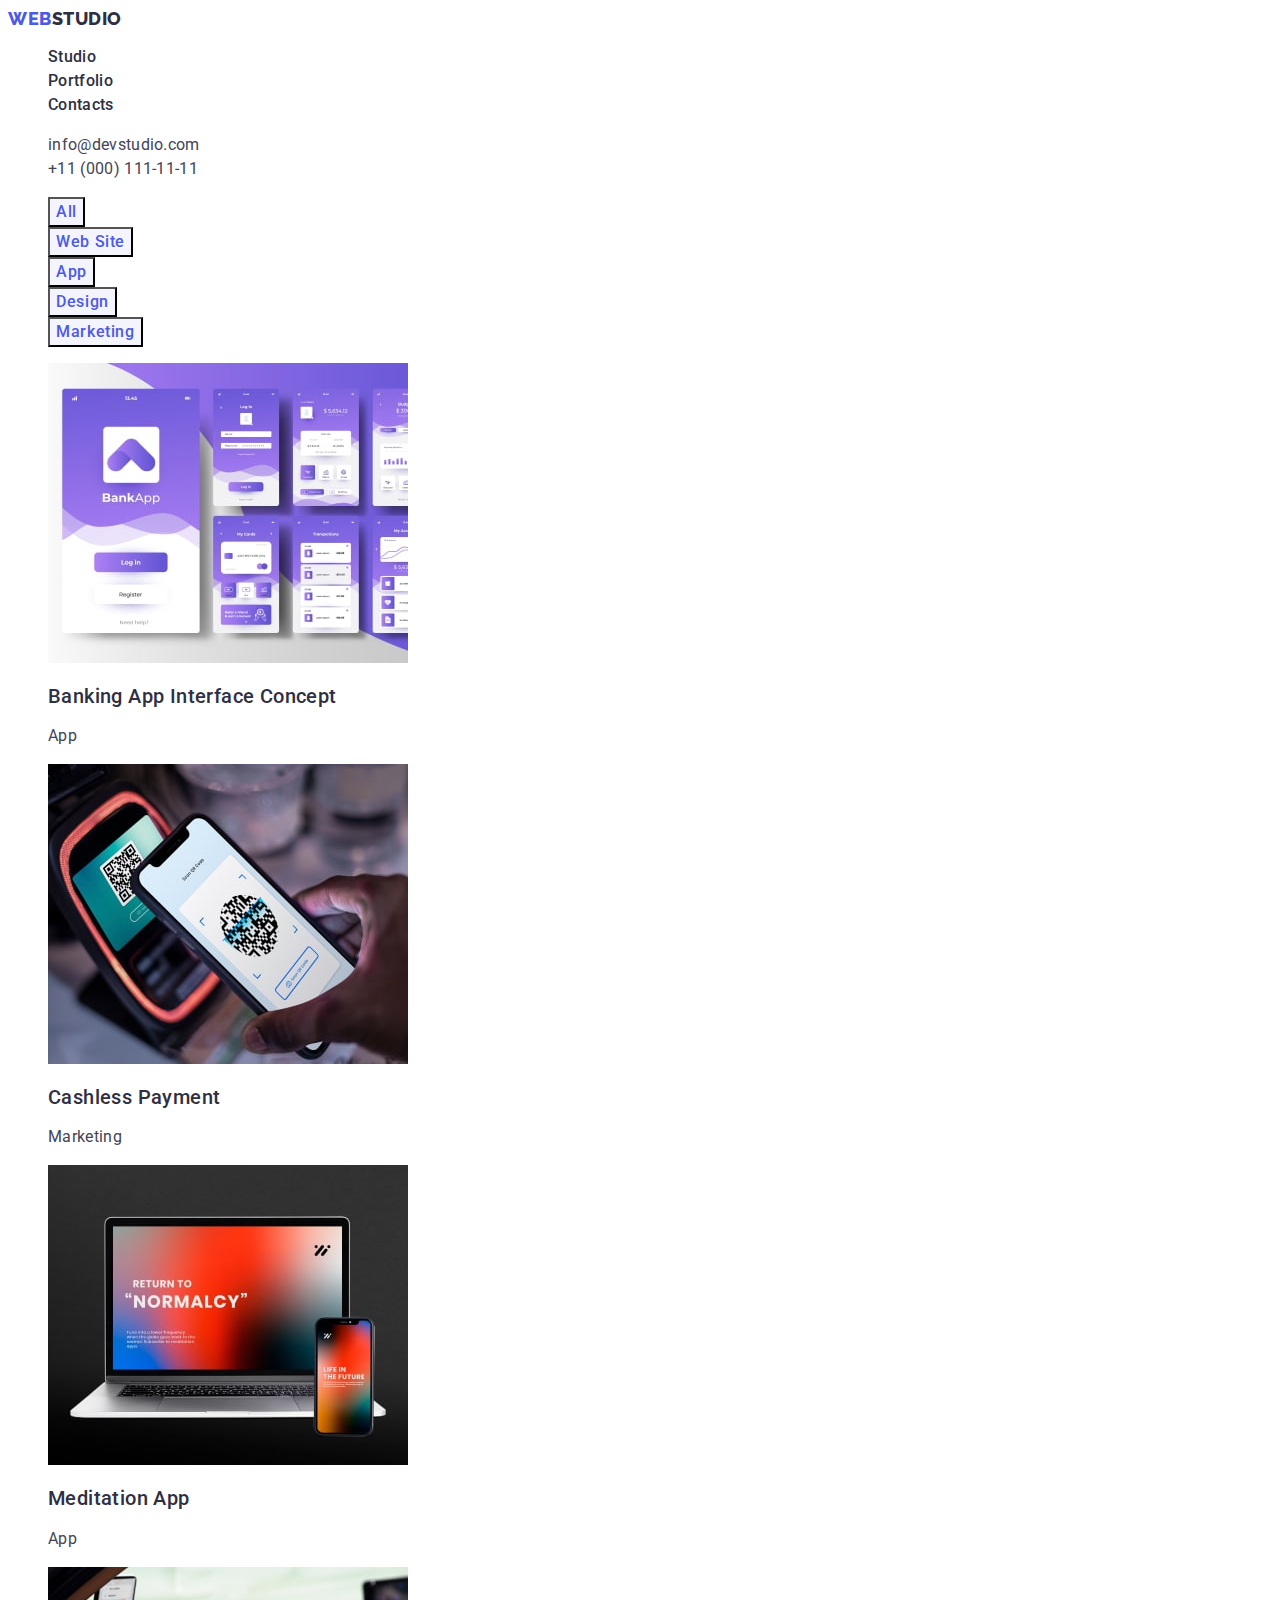
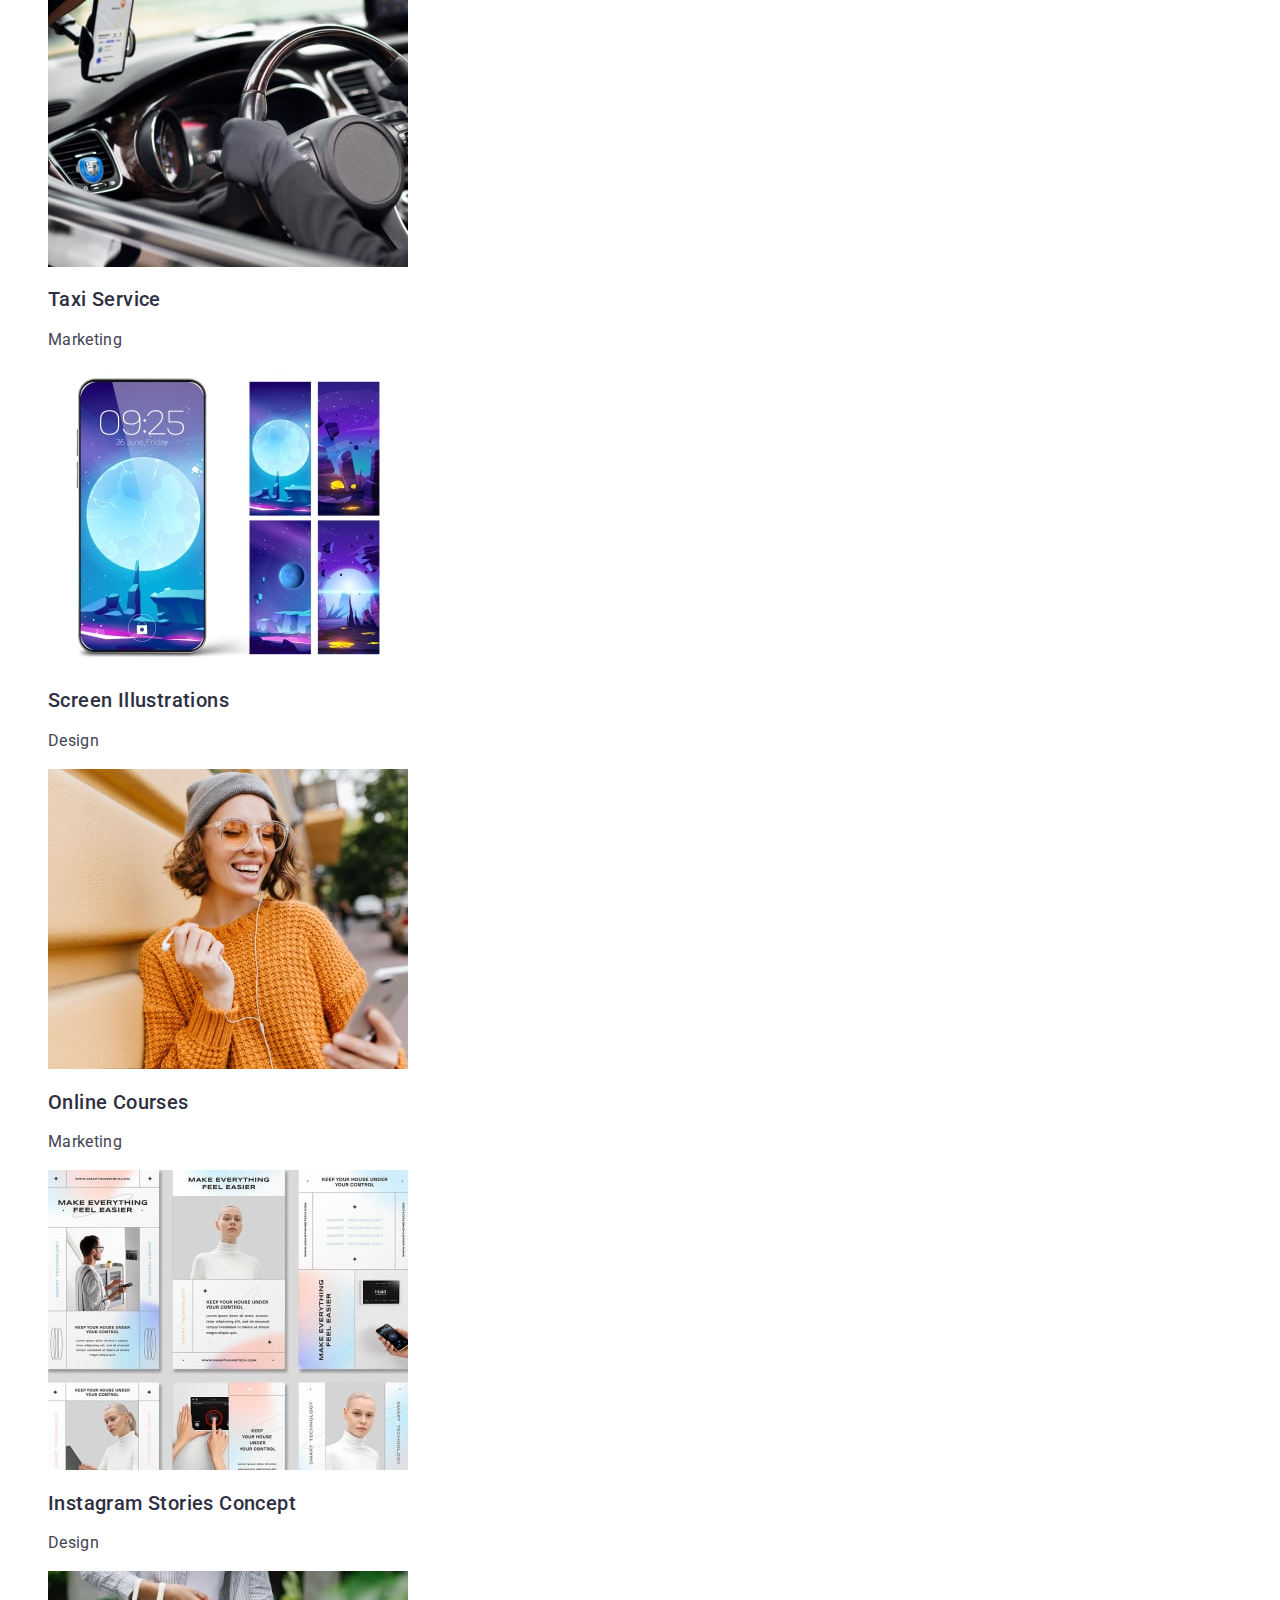
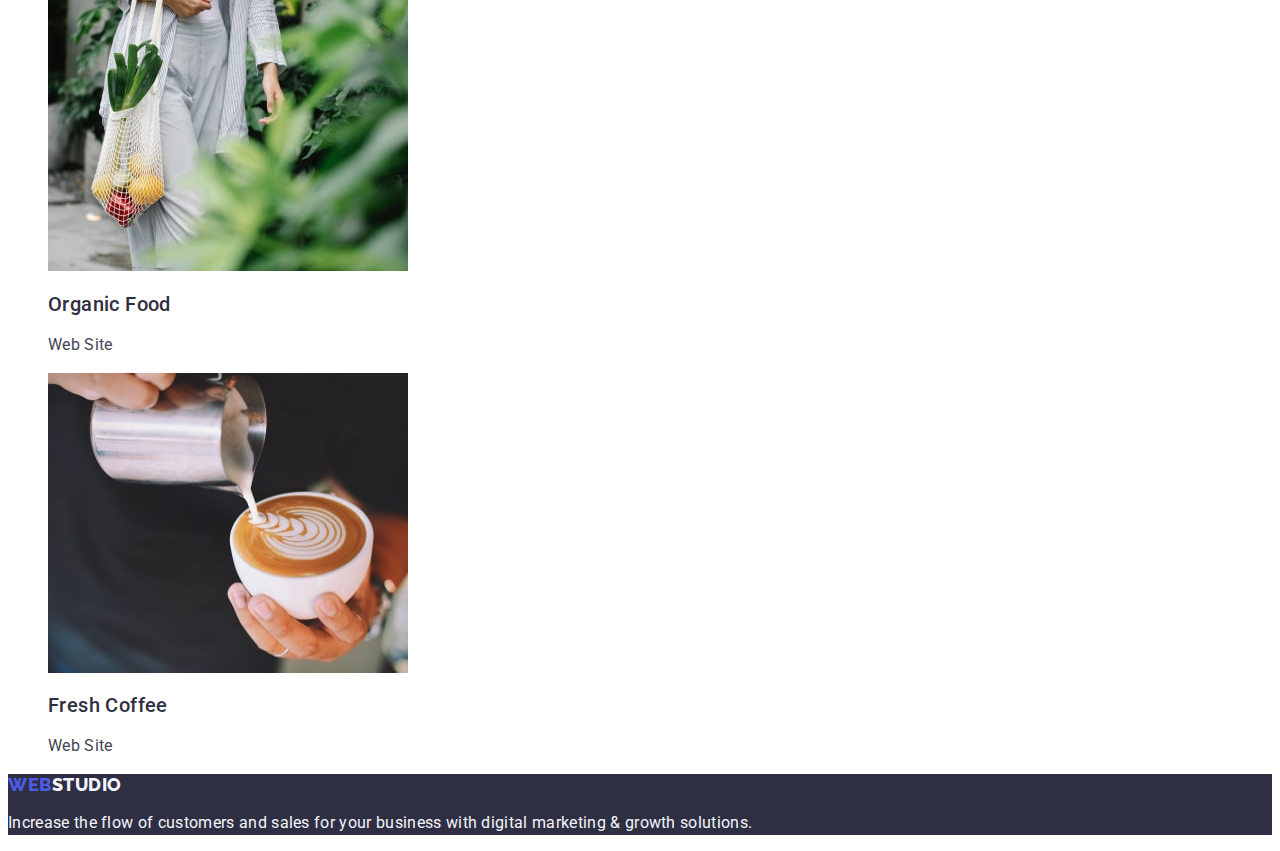
==== portfolio.html @ 52950dac "Initial commit" ====
<!DOCTYPE html>
<html lang="en">

<head>
    <meta charset="UTF-8">
    <meta http-equiv="X-UA-Compatible" content="IE=edge">
    <meta name="viewport" content="width=device-width, initial-scale=1.0">
    <title>Document</title>
    <link rel="preconnect" href="https://fonts.googleapis.com">
    <link rel="preconnect" href="https://fonts.googleapis.com">
    <link rel="preconnect" href="https://fonts.gstatic.com" crossorigin>
    <link
        href="https://fonts.googleapis.com/css2?family=Raleway:ital,wght@0,800;1,800&family=Roboto:ital,wght@0,400;0,500;0,700;0,900;1,400;1,500;1,700;1,900&display=swap"
        rel="stylesheet">
    <link rel="stylesheet" href="./css/styles.css" />
</head>

<body>
    <header>
        <nav>
            <a href="./index.html" class="logo link">Web<span class="part-logo">Studio</span></a>
            <ul class="page-nav list">
                <li>
                    <a class="link" href="./index.html">Studio</a>
                </li>
                <li>
                    <a class="link" href="./portfolio.html">Portfolio</a>
                </li>
                <li>
                    <a class="link" href="">Contacts</a>
                </li>
            </ul>
        </nav>
        <address class="address">
            <ul class="address-link list">
                <li>
                    <a class="link" href="mailto:info@devstudio.com">info@devstudio.com</a>
                </li>
                <li>
                    <a class="link" href="tel:+110001111111">+11 (000) 111-11-11</a>
                </li>
            </ul>
        </address>

    </header>
    <main>
        <section>
            <h1 hidden>Filter</h1>
            <ul class="list">
                <li><button class="filter-button" type="button">All</button></li>
                <li><button class="filter-button" type="button">Web Site</button></li>
                <li><button class="filter-button" type="button">App</button></li>
                <li><button class="filter-button" type="button">Design</button></li>
                <li><button class="filter-button" type="button">Marketing</button></li>
            </ul>
            <ul class="list">
                <li>
                    <a href="" class="link">
                        <img src="./images/p_1.jpg" alt="banking app" width="360" height="300">
                        <h2 class="exempl">Banking App Interface Concept</h2>
                        <p class="text">App</p>
                    </a>
                </li>
                <li>
                    <a href=""  class="link">
                        <img src="./images/p_2.jpg" alt="Qr-code" width="360" height="300">
                        <h2 class="exempl">Cashless Payment</h2>
                        <p class="text">Marketing</p>
                    </a>
                </li>
                <li>
                    <a href="" class="link">
                        <img src="./images/p_3.jpg" alt="Meditation App" width="360" height="300">
                        <h2 class="exempl">Meditation App</h2>
                        <p class="text">App</p>
                    </a>
                </li>
                <li>
                    <a href="" class="link">
                        <img src="./images/p_4.jpg" alt="Taxi Service" width="360" height="300">
                        <h2 class="exempl">Taxi Service</h2>
                        <p class="text">Marketing</p>
                    </a>
                </li>
                <li>
                    <a href="" class="link">
                        <img src="./images/p_5.jpg" alt="themes for phone " width="360" height="300">
                        <h2 class="exempl">Screen Illustrations</h2>
                        <p class="text">Design</p>
                    </a>
                </li>
                <li>
                    <a href="" class="link">
                        <img src="./images/p_6.jpg" alt="woman" width="360" height="300">
                        <h2 class="exempl">Online Courses</h2>
                        <p class="text">Marketing</p>
                    </a>
                </li>
                <li>
                    <a href="" class="link">
                        <img src="./images/p_7.jpg" alt="insta stories" width="360" height="300">
                        <h2 class="exempl">Instagram Stories Concept</h2>
                        <p class="text">Design</p>
                    </a>
                </li>
                <li>
                    <a href="" class="link">
                        <img src="./images/p_8.jpg" alt="fruits in packages" width="360" height="300">
                        <h2 class="exempl">Organic Food</h2>
                        <p class="text">Web Site</p>
                    </a>
                </li>
                <li>
                    <a href="" class="link">
                        <img src="./images/p_9.jpg" alt="coffee" width="360" height="300">
                        <h2 class="exempl">Fresh Coffee</h2>
                        <p class="text">Web Site</p>
                    </a>
                </li>
            </ul>
        </section>
    </main>
    <footer class="footer">
        <a href="./index.html" class="logo-two link">Web<span class="part-logo-two">Studio</span></a>
        <p class="footer-text text">Increase the flow of customers and sales for your business with digital marketing &
            growth solutions.</p>
    </footer>
</body>

</html>
---- css/styles.css ----
:root{
    --site-color:#434455;
    --site-color-two:#2E2F42;
    --button-color-logo:#4D5AE5;
    --focus-button: #404BBF;
    --light-background:#F4F4FD;
    --white: #FFFFFF;
}
body {
    color: var(--site-color);
    font-family: "Roboto", sans-serif;
    font-size: 16px;
    background-color: var(--white);
}
.list{
    list-style-type: none;
}
.link {
    text-decoration: none;
}
.page-nav .link {
    color: var(--site-color-two);
    font-style: normal;
    font-size: 16px;
    font-weight: 500;
    line-height: 1.5;
    letter-spacing: 0.02em;
}
.page-nav .link:hover,
.page-nav .link:focus {
    color: var(--focus-button);
}
.address{
    font-style: normal;
}
.address-link .link { 
    font-family: "Roboto", sans-serif;
    color: var(--site-color);
    line-height: 1.5;
    letter-spacing: 0.02em;
}
.address-link .link:hover,
.address-link .link:focus{
    color: var(--focus-button);
}
.order-button{
    font-family: "Roboto", sans-serif;
    background:var( --button-color-logo);
    color: var(--white);
    font-weight: 500;
    font-size: 16px;
    line-height: 1.5;
    text-align: center;
    letter-spacing: 0.04em;
    cursor: pointer;
}
.order-button:hover,
.order-button:focus{
    background:var(--focus-button);
}
h1{
    font-weight: bold;
    font-size: 56px;
    line-height: 1.07;
    text-align: center;
    letter-spacing: 0.02em;
}
h2{
    font-weight: bold;
    font-size: 36px;
    text-align: center;
    line-height: 1.11;
    text-transform: capitalize;
    letter-spacing: 0.02em;
    color: var( --site-color-two);
}
h3{
    font-weight: 500;
    font-size: 20px;
    line-height: 1.2;
    letter-spacing: 0.02em;
    color: var(--site-color-two);
}

.text{
   color: var(--site-color); 
   line-height: 1.5;
   letter-spacing: 0.02em;   
}
footer {
background-color:var(--site-color-two);
}
.footer-text{
    color: var(--light-background); 
}
.logo{
    font-family: 'Raleway',sans-serif;
    font-weight: 800;
    font-size: 18px;
    line-height: 1.17;
    color:var( --button-color-logo); 
    letter-spacing: 0.03em;
text-transform: uppercase;
}
.logo-two{
    font-family: 'Raleway', sans-serif;
    font-weight: 800;
    font-size: 18px;
    line-height: 1.17;
    color:var( --button-color-logo);
    letter-spacing: 0.03em;
text-transform: uppercase;
}
.part-logo-two{
    color: var(--light-background);
}
.part-logo {
    color: var( --site-color-two);
}
.sec-one{
    background-color: var(--site-color-two);
    color:var(--white);
}
.sec-four {
    background: var(--light-background);
}
.photo-team {
    background-color: var(--white);
    text-align: center;
}
.filter-button {
    background: var(--light-background);
    font-weight: 500;
    font-size: 16px;
    line-height: 1.5;
    letter-spacing: 0.04em;
    color: var(--button-color-logo);
    cursor: pointer;
    font-family: "Roboto", sans-serif;
}
.filter-button:hover,
.filter-button:focus{
    background: var(--focus-button);
    color: var(--white);
}
.exempl {
    font-weight: 500;
    font-size: 20px;
    line-height: 1.2;
    letter-spacing: 0.02em;
    color: var( --site-color-two);
    text-align: left;
}
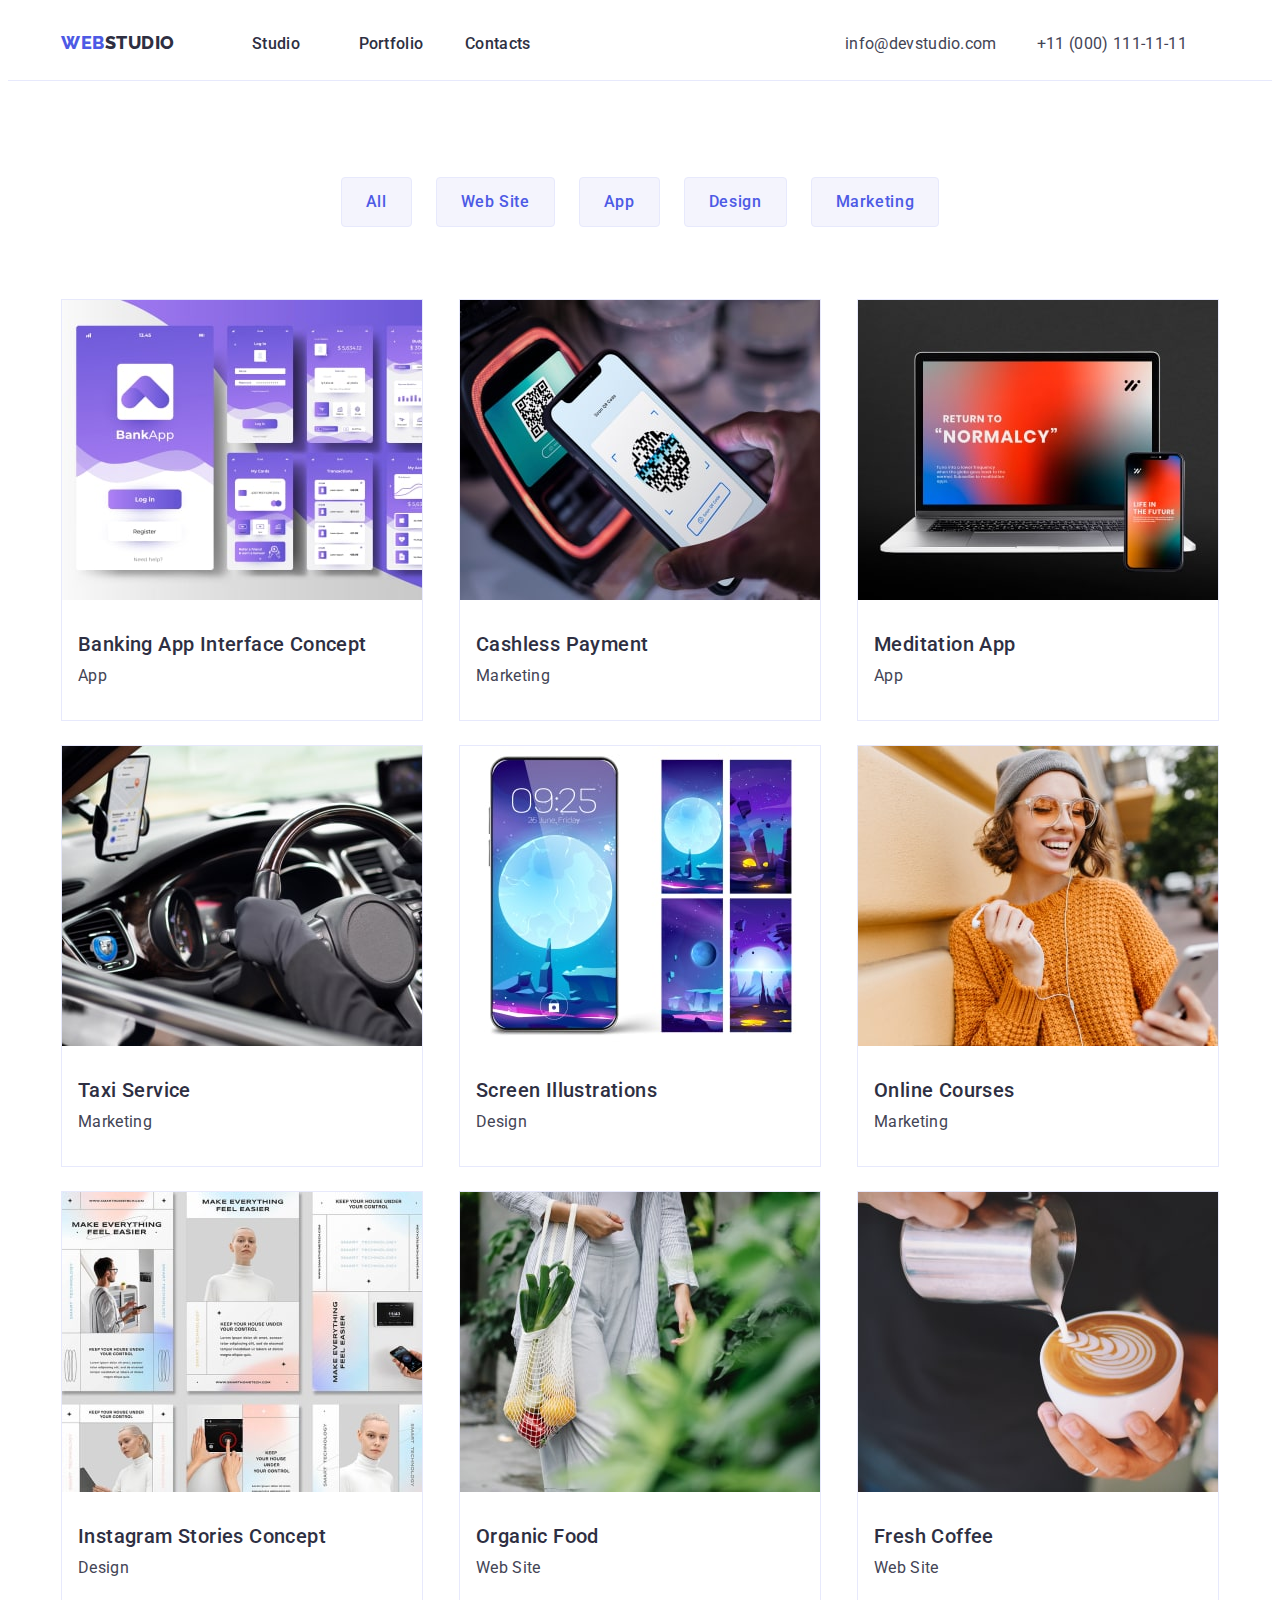
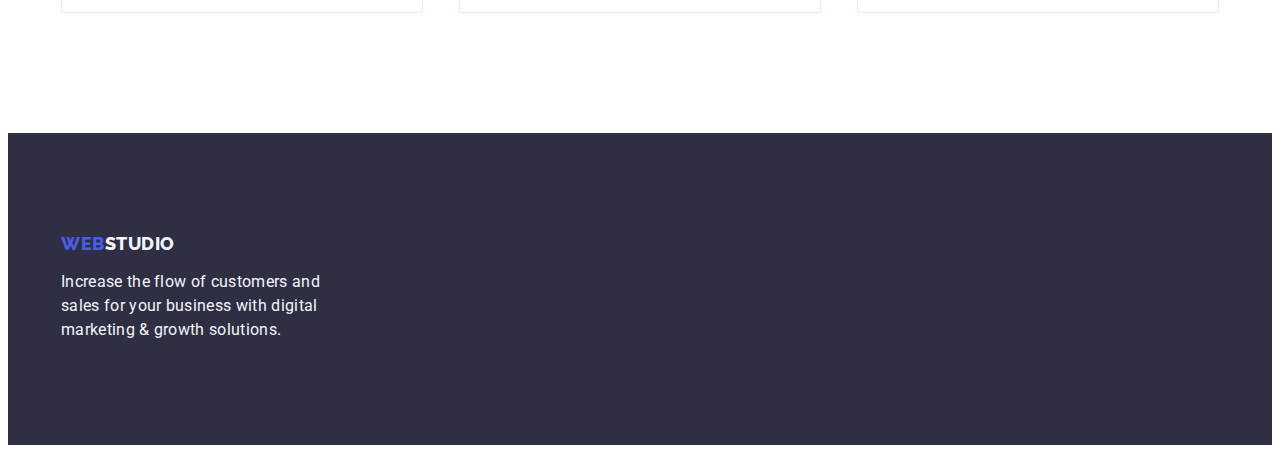
==== commit 189c9c7a: "1 commit" ====
--- a/portfolio.html
+++ b/portfolio.html
@@ -6,6 +6,9 @@
     <meta http-equiv="X-UA-Compatible" content="IE=edge">
     <meta name="viewport" content="width=device-width, initial-scale=1.0">
     <title>Document</title>
+    <link rel="stylesheet" href="https://cdnjs.cloudflare.com/ajax/libs/modern-normalize/2.0.0/modern-normalize.min.css"
+        integrity="sha512-4xo8blKMVCiXpTaLzQSLSw3KFOVPWhm/TRtuPVc4WG6kUgjH6J03IBuG7JZPkcWMxJ5huwaBpOpnwYElP/m6wg=="
+        crossorigin="anonymous" referrerpolicy="no-referrer" />
     <link rel="preconnect" href="https://fonts.googleapis.com">
     <link rel="preconnect" href="https://fonts.googleapis.com">
     <link rel="preconnect" href="https://fonts.gstatic.com" crossorigin>
@@ -17,113 +20,142 @@
 
 <body>
     <header>
-        <nav>
-            <a href="./index.html" class="logo link">Web<span class="part-logo">Studio</span></a>
-            <ul class="page-nav list">
-                <li>
-                    <a class="link" href="./index.html">Studio</a>
-                </li>
-                <li>
-                    <a class="link" href="./portfolio.html">Portfolio</a>
-                </li>
-                <li>
-                    <a class="link" href="">Contacts</a>
-                </li>
-            </ul>
-        </nav>
-        <address class="address">
-            <ul class="address-link list">
-                <li>
-                    <a class="link" href="mailto:info@devstudio.com">info@devstudio.com</a>
-                </li>
-                <li>
-                    <a class="link" href="tel:+110001111111">+11 (000) 111-11-11</a>
-                </li>
-            </ul>
-        </address>
-
+        <div class="container header-container">
+            <nav>
+                <a href="./index.html" class="logo link">Web<span class="part-logo">Studio</span></a>
+                <ul class="page-nav list">
+                    <li class="title-nav">
+                        <a class="link" href="./index.html">Studio</a>
+                    </li>
+                    <li class="title-nav">
+                        <a class="link" href="./portfolio.html">Portfolio</a>
+                    </li>
+                    <li class="title-nav">
+                        <a class="link" href="">Contacts</a>
+                    </li>
+                </ul>
+            </nav>
+            <address class="address">
+                <ul class="address-link list">
+                    <li>
+                        <a class="link" href="mailto:info@devstudio.com">info@devstudio.com</a>
+                    </li>
+                    <li>
+                        <a class="link" href="tel:+110001111111">+11 (000) 111-11-11</a>
+                    </li>
+                </ul>
+            </address>
+        </div>
     </header>
     <main>
-        <section>
-            <h1 hidden>Filter</h1>
-            <ul class="list">
-                <li><button class="filter-button" type="button">All</button></li>
-                <li><button class="filter-button" type="button">Web Site</button></li>
-                <li><button class="filter-button" type="button">App</button></li>
-                <li><button class="filter-button" type="button">Design</button></li>
-                <li><button class="filter-button" type="button">Marketing</button></li>
-            </ul>
-            <ul class="list">
-                <li>
-                    <a href="" class="link">
-                        <img src="./images/p_1.jpg" alt="banking app" width="360" height="300">
-                        <h2 class="exempl">Banking App Interface Concept</h2>
-                        <p class="text">App</p>
-                    </a>
-                </li>
-                <li>
-                    <a href=""  class="link">
-                        <img src="./images/p_2.jpg" alt="Qr-code" width="360" height="300">
-                        <h2 class="exempl">Cashless Payment</h2>
-                        <p class="text">Marketing</p>
-                    </a>
-                </li>
-                <li>
-                    <a href="" class="link">
-                        <img src="./images/p_3.jpg" alt="Meditation App" width="360" height="300">
-                        <h2 class="exempl">Meditation App</h2>
-                        <p class="text">App</p>
-                    </a>
-                </li>
-                <li>
-                    <a href="" class="link">
-                        <img src="./images/p_4.jpg" alt="Taxi Service" width="360" height="300">
-                        <h2 class="exempl">Taxi Service</h2>
-                        <p class="text">Marketing</p>
-                    </a>
-                </li>
-                <li>
-                    <a href="" class="link">
-                        <img src="./images/p_5.jpg" alt="themes for phone " width="360" height="300">
-                        <h2 class="exempl">Screen Illustrations</h2>
-                        <p class="text">Design</p>
-                    </a>
-                </li>
-                <li>
-                    <a href="" class="link">
-                        <img src="./images/p_6.jpg" alt="woman" width="360" height="300">
-                        <h2 class="exempl">Online Courses</h2>
-                        <p class="text">Marketing</p>
-                    </a>
-                </li>
-                <li>
-                    <a href="" class="link">
-                        <img src="./images/p_7.jpg" alt="insta stories" width="360" height="300">
-                        <h2 class="exempl">Instagram Stories Concept</h2>
-                        <p class="text">Design</p>
-                    </a>
-                </li>
-                <li>
-                    <a href="" class="link">
-                        <img src="./images/p_8.jpg" alt="fruits in packages" width="360" height="300">
-                        <h2 class="exempl">Organic Food</h2>
-                        <p class="text">Web Site</p>
-                    </a>
-                </li>
-                <li>
-                    <a href="" class="link">
-                        <img src="./images/p_9.jpg" alt="coffee" width="360" height="300">
-                        <h2 class="exempl">Fresh Coffee</h2>
-                        <p class="text">Web Site</p>
-                    </a>
-                </li>
-            </ul>
+        <section class="portfolio-content">
+            <div class="container container-filter">
+                <h1 hidden class="visually-hidden">Filter</h1>
+                <ul class="list button-list">
+                    <li><button class="filter-button" type="button">All</button></li>
+                    <li><button class="filter-button" type="button">Web Site</button></li>
+                    <li><button class="filter-button" type="button">App</button></li>
+                    <li><button class="filter-button" type="button">Design</button></li>
+                    <li><button class="filter-button" type="button">Marketing</button></li>
+                </ul>
+            </div>
+            <div class="container  container-portfolio">
+                <ul class="list content-list">
+
+                    <li class="part-content">
+                        <a href="" class="link one-exempl">
+                            <img src="./images/p_1.jpg" alt="banking app" width="360" height="300">
+                            <div class="text-exemple">
+                                <h2 class="exempl">Banking App Interface Concept</h2>
+                                <p class="text">App</p>
+                            </div>
+                        </a>
+                    </li>
+                    <li class="part-content">
+                        <a href="" class="link one-exempl">
+                            <img src="./images/p_2.jpg" alt="Qr-code" width="360" height="300">
+                            <div class="text-exemple">
+                                <h2 class="exempl">Cashless Payment</h2>
+                                <p class="text">Marketing</p>
+                            </div>
+                        </a>
+                    </li>
+                    <li>
+                        <a href="" class="link one-exempl">
+                            <img src="./images/p_3.jpg" alt="Meditation App" width="360" height="300">
+                            <div class="text-exemple">
+                                <h2 class="exempl">Meditation App</h2>
+                                <p class="text">App</p>
+                            </div>
+                        </a>
+                    </li>
+
+                    <li class="part-content">
+                        <a href="" class="link one-exempl">
+                            <img src="./images/p_4.jpg" alt="Taxi Service" width="360" height="300">
+                            <div class="text-exemple">
+                                <h2 class="exempl">Taxi Service</h2>
+                                <p class="text">Marketing</p>
+                            </div>
+                        </a>
+                    </li>
+                    <li>
+                        <a href="" class="link one-exempl">
+                            <img src="./images/p_5.jpg" alt="themes for phone " width="360" height="300">
+                            <div class="text-exemple">
+                                <h2 class="exempl">Screen Illustrations</h2>
+                                <p class="text">Design</p>
+                            </div>
+                        </a>
+                    </li>
+                    <li>
+                        <a href="" class="link one-exempl">
+                            <img src="./images/p_6.jpg" alt="woman" width="360" height="300">
+                            <div class="text-exemple">
+                                <h2 class="exempl">Online Courses</h2>
+                                <p class="text">Marketing</p>
+                            </div>
+                        </a>
+                    </li>
+
+                    <li>
+                        <a href="" class="link one-exempl">
+                            <img src="./images/p_7.jpg" alt="insta stories" width="360" height="300">
+                            <div class="text-exemple">
+                                <h2 class="exempl">Instagram Stories Concept</h2>
+                                <p class="text">Design</p>
+                            </div>
+                        </a>
+                    </li>
+                    <li>
+                        <a href="" class="link one-exempl">
+                            <img src="./images/p_8.jpg" alt="fruits in packages" width="360" height="300">
+                            <div class="text-exemple">
+                                <h2 class="exempl">Organic Food</h2>
+                                <p class="text">Web Site</p>
+                            </div>
+                        </a>
+                    </li>
+                    <li>
+                        <a href="" class="link one-exempl">
+                            <img src="./images/p_9.jpg" alt="coffee" width="360" height="300">
+                            <div class="text-exemple">
+                                <h2 class="exempl">Fresh Coffee</h2>
+                                <p class="text">Web Site</p>
+                            </div>
+                        </a>
+                    </li>
+
+                </ul>
+            </div>
         </section>
     </main>
     <footer class="footer">
-        <a href="./index.html" class="logo-two link">Web<span class="part-logo-two">Studio</span></a>
-        <p class="footer-text text">Increase the flow of customers and sales for your business with digital marketing &
-            growth solutions.</p>
+        <div class="container container-foot">
+            <a href="./index.html" class="logo-two link">Web<span class="part-logo-two">Studio</span></a>
+            <p class="footer-text text">Increase the flow of customers and sales for your business with digital
+                marketing & growth solutions.</p>
+        </div>
     </footer>
 </body>
 
--- a/css/styles.css
+++ b/css/styles.css
@@ -1,24 +1,128 @@
-:root{
-    --site-color:#434455;
-    --site-color-two:#2E2F42;
-    --button-color-logo:#4D5AE5;
+:root {
+    --site-color: #434455;
+    --site-color-two: #2E2F42;
+    --button-color-logo: #4D5AE5;
     --focus-button: #404BBF;
-    --light-background:#F4F4FD;
+    --light-background: #F4F4FD;
     --white: #FFFFFF;
 }
+
 body {
     color: var(--site-color);
     font-family: "Roboto", sans-serif;
     font-size: 16px;
     background-color: var(--white);
 }
-.list{
+
+/* глобальне скидання стилів */
+p,
+h1,
+h2,
+h3,
+h4,
+h5,
+h6 {
+    margin-top: 0;
+    margin-bottom: 0;
+}
+ul {
+    margin-top: 0;
+    margin-bottom: 0;
     list-style-type: none;
-}
+    padding-left: 0;
+}
+img{
+    vertical-align: top;
+}
+/* глобальне скидання стилів */
+h1 {
+    font-weight: bold;
+    font-size: 56px;
+    line-height: 1.07;
+    text-align: center;
+    letter-spacing: 0.02em;
+}
+
+h2 {
+    font-weight: bold;
+    font-size: 36px;
+    text-align: center;
+    line-height: 1.11;
+    text-transform: capitalize;
+    letter-spacing: 0.02em;
+    color: var(--site-color-two);
+}
+
+h3 {
+    font-weight: 500;
+    font-size: 20px;
+    line-height: 1.2;
+    letter-spacing: 0.02em;
+    color: var(--site-color-two);
+}
+
+
+
+footer {
+    background-color: var(--site-color-two);
+}
+.visually-hidden {
+     position: absolute;
+      width: 1px; 
+      height: 1px; 
+      margin: -1px; 
+      border: 0; 
+      padding: 0; 
+      white-space: nowrap; 
+      clip-path: inset(100%); 
+      clip: rect(0 0 0 0); 
+      overflow: hidden; 
+    }
+.list {
+    list-style-type: none;
+    padding-left: 0;
+}
+
 .link {
     text-decoration: none;
 }
+
+.container {
+    width: 100%;
+    max-width: 1158px;
+    /* display: flex;
+    flex-direction: row; */
+    margin-left: auto;
+    margin-right: auto;
+    padding-right: 15px;
+    padding-left: 15px;
+}
+/*!--------header------*/
+header {
+    border-bottom: 1px solid #E7E9FC;
+    padding-top: 24px;
+    padding-bottom: 24px;
+}
+nav {
+    display: flex;
+    flex-direction: row;
+    align-items: center;
+}
+.header-container{
+    display: flex;
+    align-items: center;
+}
+.page-nav {
+    display: flex;
+    justify-content: space-between;
+ 
+    width: 261px;
+    margin-left: 76px;
+}
+
 .page-nav .link {
+    display: flex;
+    width: 48px;
     color: var(--site-color-two);
     font-style: normal;
     font-size: 16px;
@@ -26,26 +130,60 @@
     line-height: 1.5;
     letter-spacing: 0.02em;
 }
+
 .page-nav .link:hover,
 .page-nav .link:focus {
     color: var(--focus-button);
 }
-.address{
+address {
+    display: flex;
+    align-items: center;
+}
+.address-link {
+    display: flex;
     font-style: normal;
-}
-.address-link .link { 
+    margin-left: 332px;
+    gap: 40px;
+
+}
+
+.address-link .link {
     font-family: "Roboto", sans-serif;
     color: var(--site-color);
     line-height: 1.5;
     letter-spacing: 0.02em;
 }
+
 .address-link .link:hover,
-.address-link .link:focus{
+.address-link .link:focus {
     color: var(--focus-button);
 }
-.order-button{
+/* header end */
+/* main */
+.hero {
+    display: flex;
+    background-color: var(--site-color-two);
+    color: var(--white);
+    height: 600px;
+}
+
+.container-hero {
+    display: flex;
+    flex-direction: column;
+    justify-content: center;
+    align-items: center;
+    gap: 48px;
+}
+
+.title-hero {
+    display: flex;
+    width: 496px;
+}
+
+
+.order-button {
     font-family: "Roboto", sans-serif;
-    background:var( --button-color-logo);
+    background: var(--button-color-logo);
     color: var(--white);
     font-weight: 500;
     font-size: 16px;
@@ -53,81 +191,175 @@
     text-align: center;
     letter-spacing: 0.04em;
     cursor: pointer;
-}
+    display: flex;
+    flex-direction: row;
+    align-items: flex-start;
+    padding: 16px 32px;
+    gap: 10px;
+    flex-wrap: nowrap;
+    
+    box-shadow: 0px 4px 4px rgba(0, 0, 0, 0.15);
+    border-radius: 4px;
+}
+
+
 .order-button:hover,
-.order-button:focus{
-    background:var(--focus-button);
-}
-h1{
-    font-weight: bold;
-    font-size: 56px;
-    line-height: 1.07;
+.order-button:focus {
+    background: var(--focus-button);
+}
+
+.container-advantages {
+    display: flex;
+    margin-top: 120px;
+    margin-bottom: 120px;
+}
+
+.list-advantages {
+    display: flex;
+    gap: 24px;
+}
+
+.advantages {
+    display: flex;
+    gap: 8px;
+    flex-direction: column;
+}
+
+.text {
+    color: var(--site-color);
+    line-height: 1.5;
+    letter-spacing: 0.02em;
+}
+
+.work-container {
+    display: block;
+    margin-top: 120px;
+    align-items: center;
+}
+
+.list-work {
+    display: flex;
+    flex-direction: row;
+    justify-content: space-between;
+    gap: 24px;
+    margin-top: 72px;
+}
+
+.team-container {
+    display: block;
+    height: 732px;
+    margin-top: 120px;
+}
+
+.our-team {
+    background: var(--light-background);
+}
+
+.our-team-title {
     text-align: center;
-    letter-spacing: 0.02em;
-}
-h2{
-    font-weight: bold;
-    font-size: 36px;
+    padding-top: 120px;
+    padding-bottom: 72px;
+}
+
+.team {
+    display: flex;
+    flex-direction: row;
+    gap: 24px;
+
+}
+
+.photo-team {
+    display: flex;
+    flex-direction: column;
+    justify-content: center;
+    align-items: center;
+    padding: 0 0 32px 0;
+    gap: 32px;
+    width: 264px;
+    height: 372px;
+    /* прибрати пробіл над фото  380px !!!!*/
+    background-color: var(--white);
     text-align: center;
-    line-height: 1.11;
-    text-transform: capitalize;
-    letter-spacing: 0.02em;
-    color: var( --site-color-two);
-}
-h3{
-    font-weight: 500;
-    font-size: 20px;
-    line-height: 1.2;
-    letter-spacing: 0.02em;
-    color: var(--site-color-two);
-}
-
-.text{
-   color: var(--site-color); 
-   line-height: 1.5;
-   letter-spacing: 0.02em;   
-}
-footer {
-background-color:var(--site-color-two);
-}
-.footer-text{
-    color: var(--light-background); 
-}
-.logo{
-    font-family: 'Raleway',sans-serif;
-    font-weight: 800;
-    font-size: 18px;
-    line-height: 1.17;
-    color:var( --button-color-logo); 
-    letter-spacing: 0.03em;
-text-transform: uppercase;
-}
-.logo-two{
+
+    box-shadow: 0px 1px 6px rgba(46, 47, 66, 0.08), 0px 1px 1px rgba(46, 47, 66, 0.16), 0px 2px 1px rgba(46, 47, 66, 0.08);
+    border-radius: 0px 0px 4px 4px;
+
+}
+
+.footer-text {
+    color: var(--light-background);
+    width: 264px;
+}
+
+.footer {
+    height: 312px;
+}
+
+.container-foot {
+    display: flex;
+    flex-direction: column;
+    justify-content: flex-start;
+    padding: 100px 0;
+    gap: 16px;
+}
+
+.logo {
     font-family: 'Raleway', sans-serif;
     font-weight: 800;
     font-size: 18px;
     line-height: 1.17;
-    color:var( --button-color-logo);
+    color: var(--button-color-logo);
     letter-spacing: 0.03em;
-text-transform: uppercase;
-}
-.part-logo-two{
+    text-transform: uppercase;
+    width: 115px;
+    height: 24px;
+
+}
+
+.logo-two {
+    font-family: 'Raleway', sans-serif;
+    font-weight: 800;
+    font-size: 18px;
+    line-height: 1.17;
+    color: var(--button-color-logo);
+    letter-spacing: 0.03em;
+    text-transform: uppercase;
+}
+
+.part-logo-two {
     color: var(--light-background);
 }
+
 .part-logo {
-    color: var( --site-color-two);
-}
-.sec-one{
-    background-color: var(--site-color-two);
-    color:var(--white);
-}
-.sec-four {
-    background: var(--light-background);
-}
-.photo-team {
-    background-color: var(--white);
-    text-align: center;
-}
+    color: var(--site-color-two);
+}
+
+
+.exempl {
+    font-weight: 500;
+    font-size: 20px;
+    line-height: 1.2;
+    letter-spacing: 0.02em;
+    color: var(--site-color-two);
+    text-align: left;
+}
+
+.portfolio-content {
+    display: flex;
+    flex-direction: column;
+    align-items: center;
+}
+
+.container-filter{
+    display: flex;
+    justify-content: center;
+    margin-top: 96px;
+}
+.button-list {
+    display: flex;
+    gap: 24px;
+}
+
 .filter-button {
     background: var(--light-background);
     font-weight: 500;
@@ -137,17 +369,57 @@
     color: var(--button-color-logo);
     cursor: pointer;
     font-family: "Roboto", sans-serif;
+    box-sizing: border-box;
+
+    display: flex;
+    flex-direction: row;
+    justify-content: center;
+    align-items: center;
+    padding: 12px 24px;
+
+   
+    border: 1px solid #E7E9FC;
+    border-radius: 4px;
+
 }
 .filter-button:hover,
-.filter-button:focus{
+.filter-button:focus {
     background: var(--focus-button);
     color: var(--white);
 }
-.exempl {
-    font-weight: 500;
-    font-size: 20px;
-    line-height: 1.2;
-    letter-spacing: 0.02em;
-    color: var( --site-color-two);
-    text-align: left;
+
+.container-portfolio{
+    display: flex;
+    flex-wrap: wrap;
+    margin-top: 72px;
+    margin-bottom: 120px;
+   
+    
+    
+
+}
+.content-list{
+    display: flex;
+    flex-wrap: wrap;
+    justify-content: space-between;
+    gap: 24px;
+}
+/* .part-content{
+    display: flex;
+    margin-bottom: 24px;
+    
+} */
+.one-exempl{
+    display: flex;
+    flex-direction: column;
+    width: 360px;
+    height: 420px;
+    border: 1px solid #E7E9FC;
+}
+.text-exemple{
+    display: flex;
+    flex-direction: column;
+    margin-top: 32px;
+    gap: 8px;
+    padding-left: 16px;
 }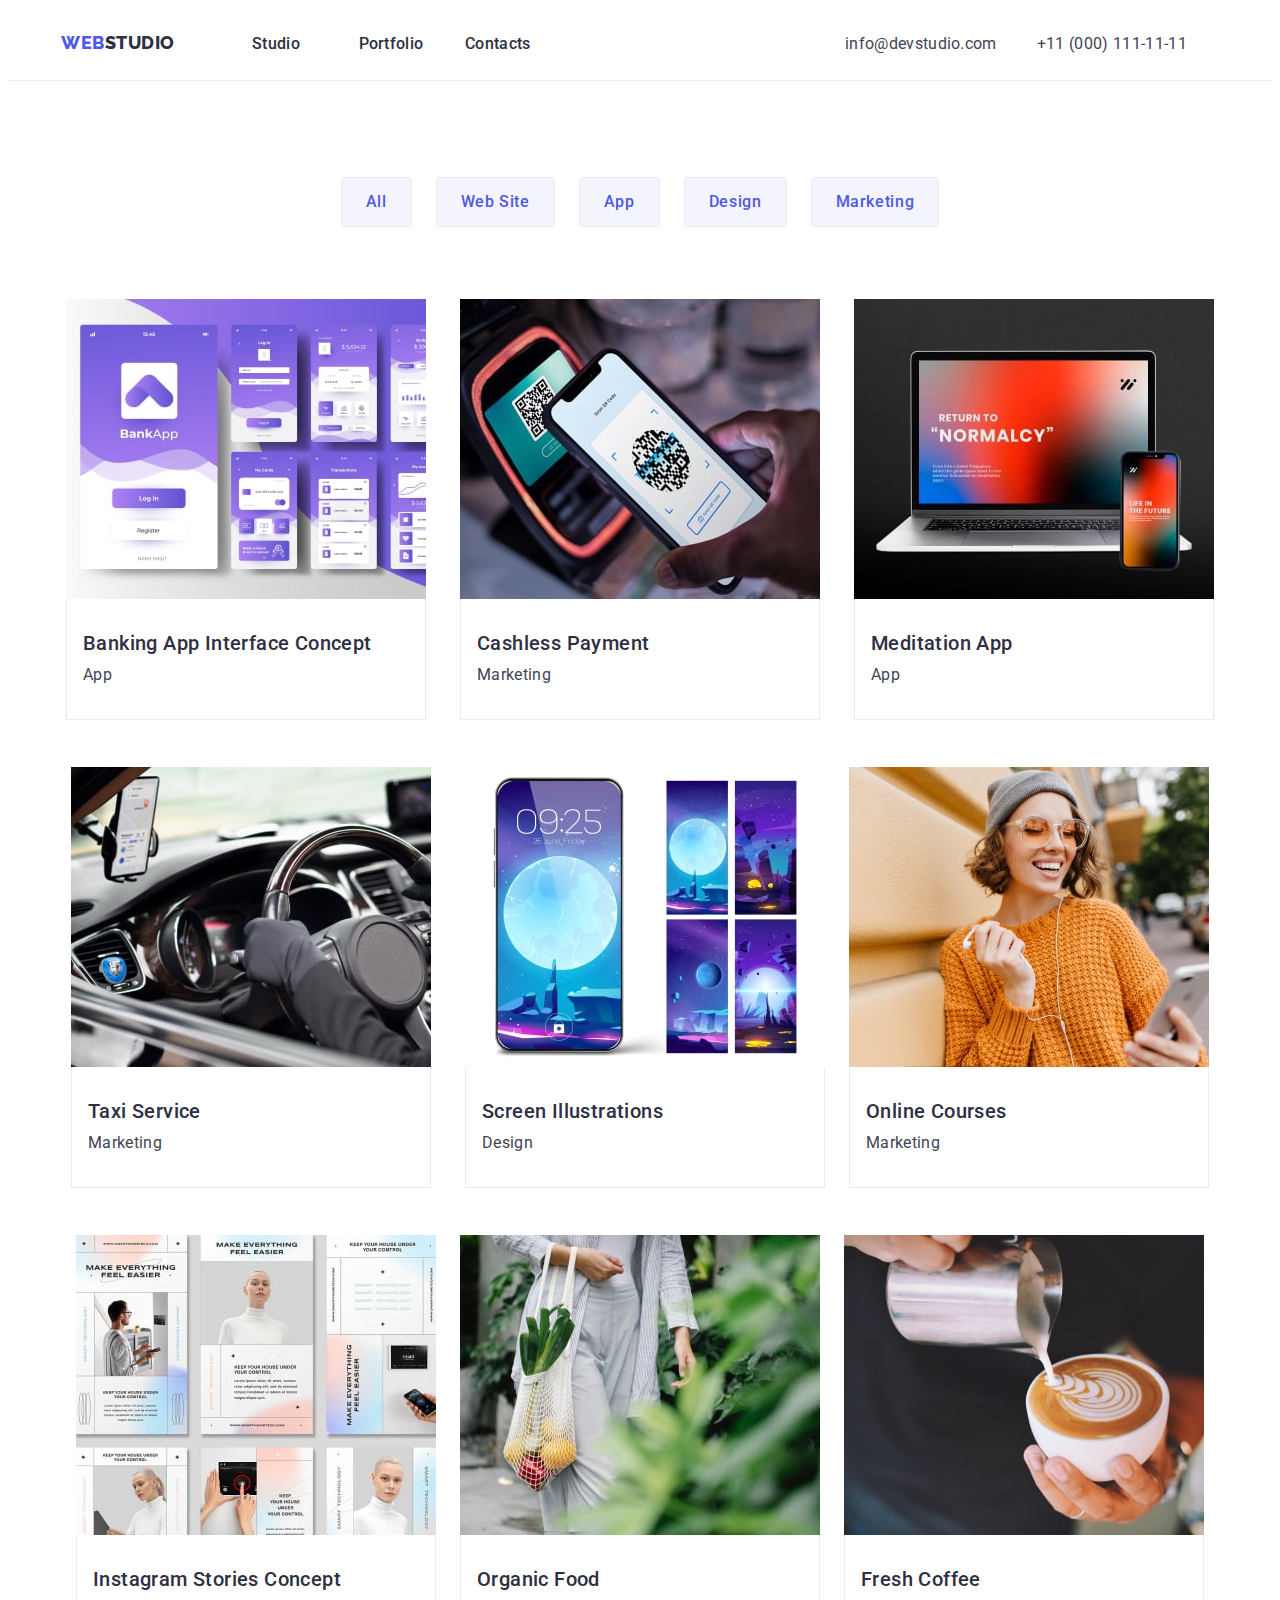
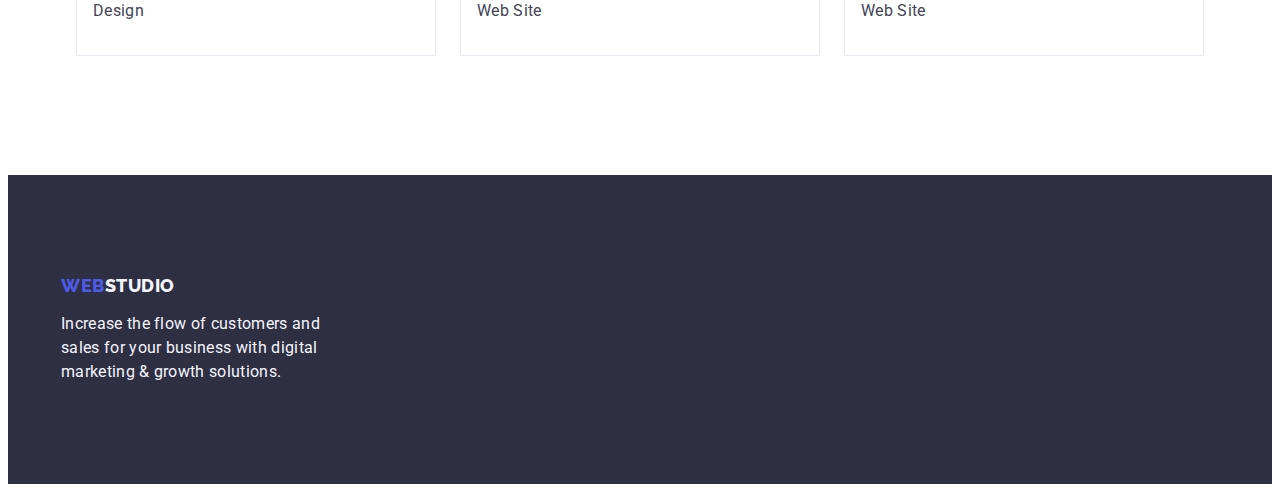
==== commit 83057406: "commit 2" ====
--- a/portfolio.html
+++ b/portfolio.html
@@ -19,9 +19,9 @@
 </head>
 
 <body>
-    <header>
+    <header class="header">
         <div class="container header-container">
-            <nav>
+            <nav class="nav">
                 <a href="./index.html" class="logo link">Web<span class="part-logo">Studio</span></a>
                 <ul class="page-nav list">
                     <li class="title-nav">
@@ -48,8 +48,9 @@
         </div>
     </header>
     <main>
-        <section class="portfolio-content">
-            <div class="container container-filter">
+        <section class="portfolio-content container">
+            <div class="all-main">
+            <div class="container-filter">
                 <h1 hidden class="visually-hidden">Filter</h1>
                 <ul class="list button-list">
                     <li><button class="filter-button" type="button">All</button></li>
@@ -59,9 +60,8 @@
                     <li><button class="filter-button" type="button">Marketing</button></li>
                 </ul>
             </div>
-            <div class="container  container-portfolio">
+            <div class="container-portfolio">
                 <ul class="list content-list">
-
                     <li class="part-content">
                         <a href="" class="link one-exempl">
                             <img src="./images/p_1.jpg" alt="banking app" width="360" height="300">
@@ -148,6 +148,7 @@
 
                 </ul>
             </div>
+        </div>
         </section>
     </main>
     <footer class="footer">
--- a/css/styles.css
+++ b/css/styles.css
@@ -32,6 +32,7 @@
     padding-left: 0;
 }
 img{
+    display: block;
     vertical-align: top;
 }
 /* глобальне скидання стилів */
@@ -100,24 +101,25 @@
 /*!--------header------*/
 header {
     border-bottom: 1px solid #E7E9FC;
+   
+}
+nav {
+    display: flex;
+    flex-direction: row;
+    align-items: center;
+}
+.header-container{
+    display: flex;
+    align-items: center;
+}
+.page-nav {
+    display: flex;
+    justify-content: space-between;
+    gap: 40px;
+    width: 261px;
     padding-top: 24px;
     padding-bottom: 24px;
-}
-nav {
-    display: flex;
-    flex-direction: row;
-    align-items: center;
-}
-.header-container{
-    display: flex;
-    align-items: center;
-}
-.page-nav {
-    display: flex;
-    justify-content: space-between;
- 
-    width: 261px;
-    margin-left: 76px;
+
 }
 
 .page-nav .link {
@@ -135,6 +137,9 @@
 .page-nav .link:focus {
     color: var(--focus-button);
 }
+.logo{
+    margin-right: 76px;
+}
 address {
     display: flex;
     align-items: center;
@@ -160,11 +165,12 @@
 }
 /* header end */
 /* main */
+/* 1section */
 .hero {
     display: flex;
     background-color: var(--site-color-two);
     color: var(--white);
-    height: 600px;
+    padding: 118px 0;
 }
 
 .container-hero {
@@ -177,7 +183,7 @@
 
 .title-hero {
     display: flex;
-    width: 496px;
+    max-width: 496px;
 }
 
 
@@ -191,13 +197,11 @@
     text-align: center;
     letter-spacing: 0.04em;
     cursor: pointer;
-    display: flex;
-    flex-direction: row;
-    align-items: flex-start;
-    padding: 16px 32px;
-    gap: 10px;
-    flex-wrap: nowrap;
-    
+    display: block;
+    margin: auto;
+    min-width: 169px;
+    height: 56px;
+    border: none;
     box-shadow: 0px 4px 4px rgba(0, 0, 0, 0.15);
     border-radius: 4px;
 }
@@ -207,11 +211,12 @@
 .order-button:focus {
     background: var(--focus-button);
 }
-
+/* 1section */
+/* 2section */ 
 .container-advantages {
     display: flex;
-    margin-top: 120px;
-    margin-bottom: 120px;
+    padding-top: 120px;
+    padding-bottom: 120px;
 }
 
 .list-advantages {
@@ -221,34 +226,42 @@
 
 .advantages {
     display: flex;
-    gap: 8px;
-    flex-direction: column;
-}
-
+    flex-direction: column;
+    width: calc((100% - 72px));
+
+}
+.title-advantages{
+    margin-bottom: 8px;
+}
 .text {
     color: var(--site-color);
     line-height: 1.5;
     letter-spacing: 0.02em;
 }
-
+/* 2section */ 
+/* 3section */ 
 .work-container {
     display: block;
-    margin-top: 120px;
-    align-items: center;
-}
-
+    align-items: center;
+    padding-bottom: 120px;
+}
+.exempl-work{
+    margin-bottom: 72px;
+}
 .list-work {
     display: flex;
     flex-direction: row;
     justify-content: space-between;
     gap: 24px;
-    margin-top: 72px;
-}
-
+    width: calc((100% - 48px) / 3);
+}
+
+/* 3section */ 
+/* 4section */ 
 .team-container {
     display: block;
     height: 732px;
-    margin-top: 120px;
+    padding: 120px 0;
 }
 
 .our-team {
@@ -257,8 +270,7 @@
 
 .our-team-title {
     text-align: center;
-    padding-top: 120px;
-    padding-bottom: 72px;
+    margin-bottom: 72px;
 }
 
 .team {
@@ -267,43 +279,42 @@
     gap: 24px;
 
 }
-
+.team-text{
+    padding: 32px 16px;
+}
+.title-h{
+padding-bottom: 8px;
+}
 .photo-team {
     display: flex;
     flex-direction: column;
     justify-content: center;
     align-items: center;
-    padding: 0 0 32px 0;
-    gap: 32px;
-    width: 264px;
     height: 372px;
-    /* прибрати пробіл над фото  380px !!!!*/
     background-color: var(--white);
     text-align: center;
-
     box-shadow: 0px 1px 6px rgba(46, 47, 66, 0.08), 0px 1px 1px rgba(46, 47, 66, 0.16), 0px 2px 1px rgba(46, 47, 66, 0.08);
     border-radius: 0px 0px 4px 4px;
-
-}
-
+}
+/* 4section */
+/* footer */
 .footer-text {
     color: var(--light-background);
     width: 264px;
 }
 
 .footer {
-    height: 312px;
+    padding: 100px 0;
 }
 
 .container-foot {
     display: flex;
     flex-direction: column;
     justify-content: flex-start;
-    padding: 100px 0;
-    gap: 16px;
 }
 
 .logo {
+   
     font-family: 'Raleway', sans-serif;
     font-weight: 800;
     font-size: 18px;
@@ -316,7 +327,9 @@
 
 }
 
-.logo-two {
+.logo-two { 
+    display: inline-block;
+    margin-bottom: 16px;
     font-family: 'Raleway', sans-serif;
     font-weight: 800;
     font-size: 18px;
@@ -334,7 +347,7 @@
     color: var(--site-color-two);
 }
 
-
+/* portfolio */
 .exempl {
     font-weight: 500;
     font-size: 20px;
@@ -348,16 +361,18 @@
     display: flex;
     flex-direction: column;
     align-items: center;
+    padding-top: 96px;
+    padding-bottom: 120px; 
 }
 
 .container-filter{
     display: flex;
     justify-content: center;
-    margin-top: 96px;
 }
 .button-list {
     display: flex;
     gap: 24px;
+    margin-bottom: 72px;
 }
 
 .filter-button {
@@ -386,40 +401,39 @@
 .filter-button:focus {
     background: var(--focus-button);
     color: var(--white);
+    border: 1px solid transparent;
 }
 
 .container-portfolio{
     display: flex;
     flex-wrap: wrap;
-    margin-top: 72px;
-    margin-bottom: 120px;
-   
+}
+.content-list{
+    display: flex;
+    flex-wrap: wrap;
+    justify-content: center;
+    column-gap: 24px;
+    row-gap: 48px;
     
+}
+.part-content{
+   width:calc((100% - 48px) / 3);
     
-
-}
-.content-list{
-    display: flex;
-    flex-wrap: wrap;
-    justify-content: space-between;
-    gap: 24px;
-}
-/* .part-content{
-    display: flex;
-    margin-bottom: 24px;
-    
-} */
+}
 .one-exempl{
     display: flex;
     flex-direction: column;
     width: 360px;
     height: 420px;
-    border: 1px solid #E7E9FC;
 }
 .text-exemple{
     display: flex;
     flex-direction: column;
-    margin-top: 32px;
-    gap: 8px;
-    padding-left: 16px;
+    
+    padding: 32px 16px;
+    border: 1px solid #e7e9fc;
+    border-top: none;
+}
+.exempl{
+    margin-bottom: 8px;
 }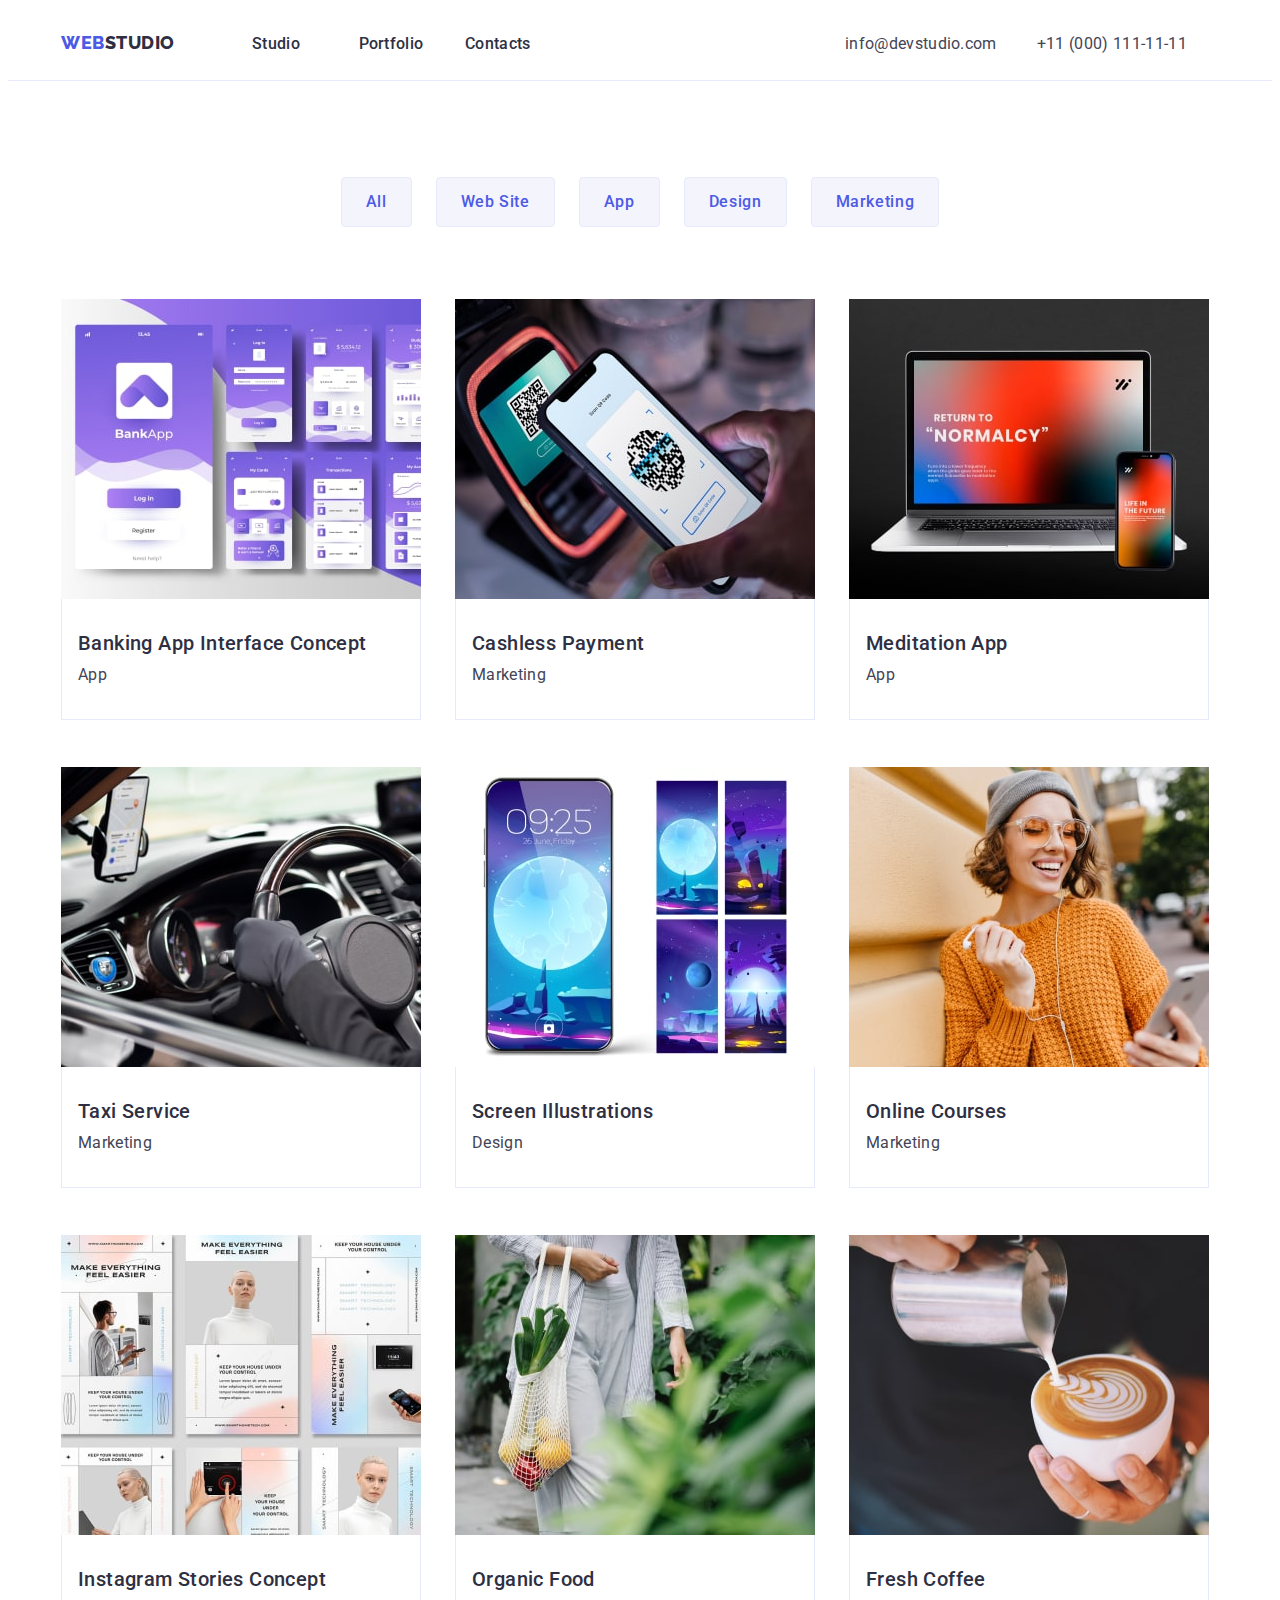
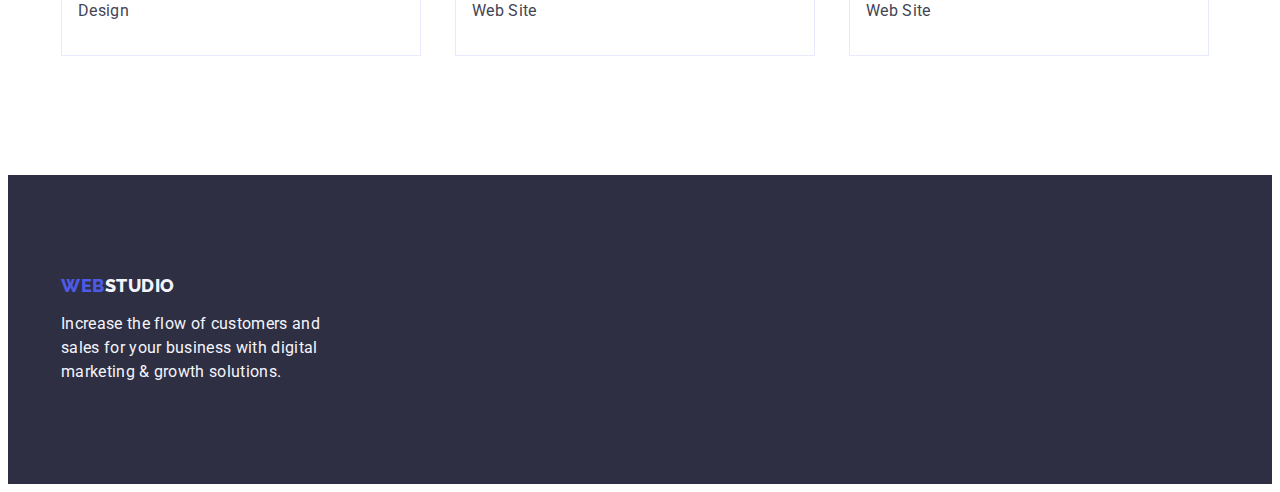
==== commit a42c8727: "commit4" ====
--- a/portfolio.html
+++ b/portfolio.html
@@ -48,9 +48,9 @@
         </div>
     </header>
     <main>
-        <section class="portfolio-content container">
-            <div class="all-main">
-            <div class="container-filter">
+        <section class="portfolio-content">
+            <div class="all-main container">
+
                 <h1 hidden class="visually-hidden">Filter</h1>
                 <ul class="list button-list">
                     <li><button class="filter-button" type="button">All</button></li>
@@ -59,8 +59,8 @@
                     <li><button class="filter-button" type="button">Design</button></li>
                     <li><button class="filter-button" type="button">Marketing</button></li>
                 </ul>
-            </div>
-            <div class="container-portfolio">
+
+
                 <ul class="list content-list">
                     <li class="part-content">
                         <a href="" class="link one-exempl">
@@ -80,7 +80,7 @@
                             </div>
                         </a>
                     </li>
-                    <li>
+                    <li class="part-content">
                         <a href="" class="link one-exempl">
                             <img src="./images/p_3.jpg" alt="Meditation App" width="360" height="300">
                             <div class="text-exemple">
@@ -99,7 +99,7 @@
                             </div>
                         </a>
                     </li>
-                    <li>
+                    <li class="part-content">
                         <a href="" class="link one-exempl">
                             <img src="./images/p_5.jpg" alt="themes for phone " width="360" height="300">
                             <div class="text-exemple">
@@ -108,7 +108,7 @@
                             </div>
                         </a>
                     </li>
-                    <li>
+                    <li class="part-content">
                         <a href="" class="link one-exempl">
                             <img src="./images/p_6.jpg" alt="woman" width="360" height="300">
                             <div class="text-exemple">
@@ -118,7 +118,7 @@
                         </a>
                     </li>
 
-                    <li>
+                    <li class="part-content">
                         <a href="" class="link one-exempl">
                             <img src="./images/p_7.jpg" alt="insta stories" width="360" height="300">
                             <div class="text-exemple">
@@ -127,7 +127,7 @@
                             </div>
                         </a>
                     </li>
-                    <li>
+                    <li class="part-content">
                         <a href="" class="link one-exempl">
                             <img src="./images/p_8.jpg" alt="fruits in packages" width="360" height="300">
                             <div class="text-exemple">
@@ -136,7 +136,7 @@
                             </div>
                         </a>
                     </li>
-                    <li>
+                    <li class="part-content">
                         <a href="" class="link one-exempl">
                             <img src="./images/p_9.jpg" alt="coffee" width="360" height="300">
                             <div class="text-exemple">
@@ -147,8 +147,8 @@
                     </li>
 
                 </ul>
+
             </div>
-        </div>
         </section>
     </main>
     <footer class="footer">
--- a/css/styles.css
+++ b/css/styles.css
@@ -117,8 +117,7 @@
     justify-content: space-between;
     gap: 40px;
     width: 261px;
-    padding-top: 24px;
-    padding-bottom: 24px;
+    
 
 }
 
@@ -131,6 +130,7 @@
     font-weight: 500;
     line-height: 1.5;
     letter-spacing: 0.02em;
+    padding: 24px 0;
 }
 
 .page-nav .link:hover,
@@ -170,7 +170,7 @@
     display: flex;
     background-color: var(--site-color-two);
     color: var(--white);
-    padding: 118px 0;
+    padding: 188px 0;
 }
 
 .container-hero {
@@ -213,10 +213,11 @@
 }
 /* 1section */
 /* 2section */ 
+.our-advantages{
+    padding: 120px 0;
+}
 .container-advantages {
     display: flex;
-    padding-top: 120px;
-    padding-bottom: 120px;
 }
 
 .list-advantages {
@@ -240,10 +241,13 @@
 }
 /* 2section */ 
 /* 3section */ 
+.our-work{
+  padding-bottom: 120px;  
+}
 .work-container {
     display: block;
     align-items: center;
-    padding-bottom: 120px;
+    
 }
 .exempl-work{
     margin-bottom: 72px;
@@ -253,19 +257,19 @@
     flex-direction: row;
     justify-content: space-between;
     gap: 24px;
-    width: calc((100% - 48px) / 3);
-}
-
+    width: calc((100% - 72px) / 4); 
+}
 /* 3section */ 
 /* 4section */ 
 .team-container {
     display: block;
     height: 732px;
-    padding: 120px 0;
+    
 }
 
 .our-team {
     background: var(--light-background);
+    padding: 120px 0;
 }
 
 .our-team-title {
@@ -277,13 +281,14 @@
     display: flex;
     flex-direction: row;
     gap: 24px;
+    
 
 }
 .team-text{
     padding: 32px 16px;
 }
 .title-h{
-padding-bottom: 8px;
+margin-bottom: 8px;
 }
 .photo-team {
     display: flex;
@@ -295,6 +300,10 @@
     text-align: center;
     box-shadow: 0px 1px 6px rgba(46, 47, 66, 0.08), 0px 1px 1px rgba(46, 47, 66, 0.16), 0px 2px 1px rgba(46, 47, 66, 0.08);
     border-radius: 0px 0px 4px 4px;
+}
+
+.photo-team{ 
+    width: calc((100% - 48px) / 3);
 }
 /* 4section */
 /* footer */
@@ -341,6 +350,7 @@
 
 .part-logo-two {
     color: var(--light-background);
+    display: inline-block;
 }
 
 .part-logo {
@@ -348,6 +358,20 @@
 }
 
 /* portfolio */
+
+
+.portfolio-content {
+    display: flex;
+    flex-direction: column;
+    align-items: center;
+    padding-top: 96px;
+    padding-bottom: 120px;
+}
+.all-main{
+    display: flex;
+    justify-content: center;
+    flex-wrap: wrap;
+}
 .exempl {
     font-weight: 500;
     font-size: 20px;
@@ -357,22 +381,11 @@
     text-align: left;
 }
 
-.portfolio-content {
-    display: flex;
-    flex-direction: column;
-    align-items: center;
-    padding-top: 96px;
-    padding-bottom: 120px; 
-}
-
-.container-filter{
-    display: flex;
-    justify-content: center;
-}
 .button-list {
     display: flex;
     gap: 24px;
     margin-bottom: 72px;
+    justify-content: center;
 }
 
 .filter-button {
@@ -404,17 +417,14 @@
     border: 1px solid transparent;
 }
 
-.container-portfolio{
-    display: flex;
-    flex-wrap: wrap;
-}
+
 .content-list{
     display: flex;
     flex-wrap: wrap;
     justify-content: center;
     column-gap: 24px;
     row-gap: 48px;
-    
+    justify-content: center;
 }
 .part-content{
    width:calc((100% - 48px) / 3);
